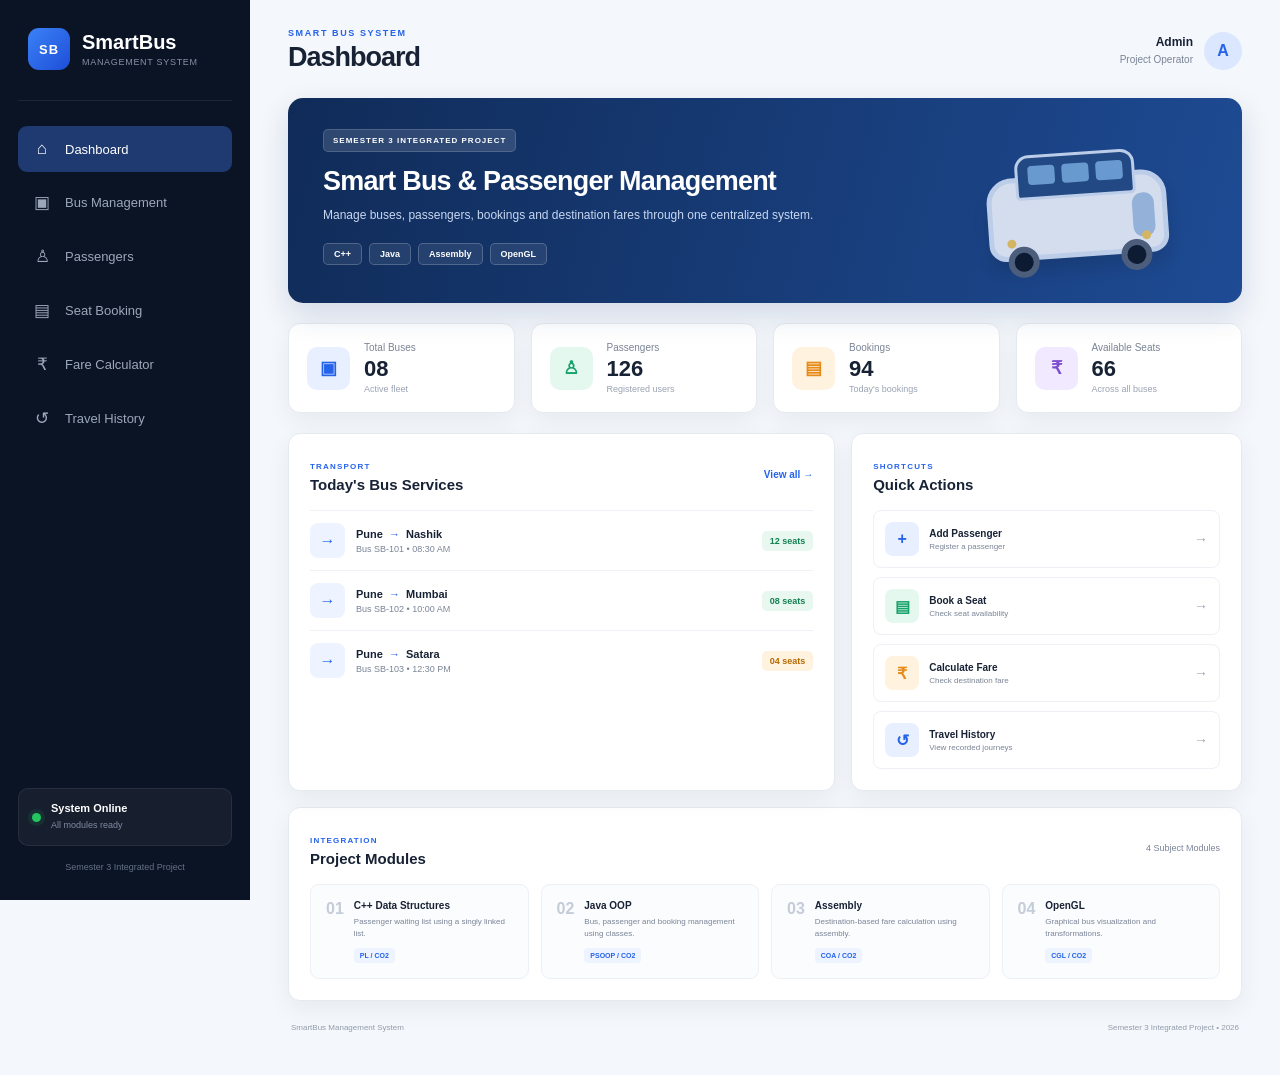
==== CGL_OpenGL/WebApp/index.html @ f1297c26 "Initial SmartBus Management project upload" ====
<!DOCTYPE html>
<html lang="en">
<head>
    <meta charset="UTF-8">
    <meta name="viewport" content="width=device-width, initial-scale=1.0">
    <title>SmartBus | Management System</title>

    <link rel="stylesheet" href="style.css">

    <style>
        /* History page */
        #historySection {
            display: none;
            margin-top: 25px;
        }

        #historySection.visible {
            display: block;
        }

        #dashboardContent.hidden {
            display: none;
        }

        .history-form {
            display: grid;
            grid-template-columns: repeat(2, minmax(0, 1fr));
            gap: 15px;
            margin: 20px 0;
            padding: 20px;
            background: #f8fafc;
            border-radius: 12px;
        }

        .history-form label {
            display: flex;
            flex-direction: column;
            gap: 7px;
            font-size: 14px;
            font-weight: 600;
        }

        .history-form input {
            width: 100%;
            box-sizing: border-box;
            padding: 11px;
            border: 1px solid #cbd5e1;
            border-radius: 7px;
            font: inherit;
            background: white;
        }

        .history-btn {
            padding: 11px 16px;
            background: #2563eb;
            color: white;
            border: none;
            border-radius: 7px;
            cursor: pointer;
            font-weight: 600;
        }

        .history-btn:hover {
            background: #1d4ed8;
        }

        .history-table-wrapper {
            overflow-x: auto;
            margin-top: 20px;
        }

        .history-table {
            width: 100%;
            border-collapse: collapse;
            text-align: left;
        }

        .history-table th,
        .history-table td {
            padding: 13px 10px;
            border-bottom: 1px solid #e2e8f0;
            white-space: nowrap;
        }

        .history-table th {
            background: #f1f5f9;
        }

        .history-message {
            margin: 12px 0;
            color: #15803d;
        }

        .empty-history {
            padding: 25px 10px;
            text-align: center;
            color: #64748b;
        }

        .delete-btn {
            padding: 7px 10px;
            background: #fee2e2;
            color: #b91c1c;
            border: none;
            border-radius: 5px;
            cursor: pointer;
        }

        .clear-btn {
            margin-top: 20px;
            padding: 10px 14px;
            background: #dc2626;
            color: white;
            border: none;
            border-radius: 7px;
            cursor: pointer;
        }

        @media (max-width: 600px) {
            .history-form {
                grid-template-columns: 1fr;
            }
        }
    </style>
</head>

<body>

    <!-- SIDEBAR -->
    <aside class="sidebar">

        <div class="brand">
            <div class="brand-icon">SB</div>
            <div>
                <h2>SmartBus</h2>
                <span>Management System</span>
            </div>
        </div>

        <nav class="navigation">

            <a href="#dashboard" id="dashboardLink"
               class="nav-item active">
                <span class="nav-icon">⌂</span>
                <span>Dashboard</span>
            </a>

            <a href="buses.html" class="nav-item">
                <span class="nav-icon">▣</span>
                <span>Bus Management</span>
            </a>

            <a href="passengers.html" class="nav-item">
                <span class="nav-icon">♙</span>
                <span>Passengers</span>
            </a>

            <a href="booking.html" class="nav-item">
                <span class="nav-icon">▤</span>
                <span>Seat Booking</span>
            </a>

            <a href="fare.html" class="nav-item">
                <span class="nav-icon">₹</span>
                <span>Fare Calculator</span>
            </a>

            <a href="#history" id="historyLink" class="nav-item">
                <span class="nav-icon">↺</span>
                <span>Travel History</span>
            </a>

        </nav>

        <div class="sidebar-footer">
            <div class="system-status">
                <span class="status-dot"></span>
                <div>
                    <strong>System Online</strong>
                    <small>All modules ready</small>
                </div>
            </div>
            <p>Semester 3 Integrated Project</p>
        </div>

    </aside>

    <!-- MAIN CONTENT -->
    <main class="main-content">

        <header class="topbar">
            <div>
                <p class="page-label">SMART BUS SYSTEM</p>
                <h1 id="pageTitle">Dashboard</h1>
            </div>

            <div class="profile">
                <div class="profile-text">
                    <strong>Admin</strong>
                    <span>Project Operator</span>
                </div>
                <div class="avatar">A</div>
            </div>
        </header>

        <!-- ORIGINAL DASHBOARD -->
        <div id="dashboardContent">

            <section class="welcome-banner">
                <div class="welcome-content">
                    <span class="welcome-tag">
                        SEMESTER 3 INTEGRATED PROJECT
                    </span>

                    <h2>Smart Bus &amp; Passenger Management</h2>

                    <p>
                        Manage buses, passengers, bookings and
                        destination fares through one centralized system.
                    </p>

                    <div class="module-tags">
                        <span>C++</span>
                        <span>Java</span>
                        <span>Assembly</span>
                        <span>OpenGL</span>
                    </div>
                </div>

                <div class="bus-illustration">
                    <div class="bus-top">
                        <div class="bus-window"></div>
                        <div class="bus-window"></div>
                        <div class="bus-window"></div>
                    </div>
                    <div class="bus-body">
                        <div class="bus-front"></div>
                        <div class="bus-light left-light"></div>
                        <div class="bus-light right-light"></div>
                    </div>
                    <div class="bus-wheel wheel-left"></div>
                    <div class="bus-wheel wheel-right"></div>
                </div>
            </section>

            <section class="stats-grid">

                <div class="stat-card">
                    <div class="stat-icon blue">▣</div>
                    <div>
                        <span>Total Buses</span>
                        <strong>08</strong>
                        <small>Active fleet</small>
                    </div>
                </div>

                <div class="stat-card">
                    <div class="stat-icon green">♙</div>
                    <div>
                        <span>Passengers</span>
                        <strong>126</strong>
                        <small>Registered users</small>
                    </div>
                </div>

                <div class="stat-card">
                    <div class="stat-icon orange">▤</div>
                    <div>
                        <span>Bookings</span>
                        <strong id="bookingCount">94</strong>
                        <small>Today's bookings</small>
                    </div>
                </div>

                <div class="stat-card">
                    <div class="stat-icon purple">₹</div>
                    <div>
                        <span>Available Seats</span>
                        <strong>66</strong>
                        <small>Across all buses</small>
                    </div>
                </div>

            </section>

            <section class="dashboard-grid">

                <div class="panel services-panel">
                    <div class="panel-header">
                        <div>
                            <span class="section-label">TRANSPORT</span>
                            <h3>Today's Bus Services</h3>
                        </div>
                        <a href="buses.html" class="view-link">View all →</a>
                    </div>

                    <div class="service-list">

                        <div class="service-row">
                            <div class="route-icon">→</div>
                            <div class="route-details">
                                <strong>Pune <span>→</span> Nashik</strong>
                                <small>Bus SB-101 • 08:30 AM</small>
                            </div>
                            <span class="service-status available">12 seats</span>
                        </div>

                        <div class="service-row">
                            <div class="route-icon">→</div>
                            <div class="route-details">
                                <strong>Pune <span>→</span> Mumbai</strong>
                                <small>Bus SB-102 • 10:00 AM</small>
                            </div>
                            <span class="service-status available">08 seats</span>
                        </div>

                        <div class="service-row">
                            <div class="route-icon">→</div>
                            <div class="route-details">
                                <strong>Pune <span>→</span> Satara</strong>
                                <small>Bus SB-103 • 12:30 PM</small>
                            </div>
                            <span class="service-status limited">04 seats</span>
                        </div>

                    </div>
                </div>

                <div class="panel actions-panel">
                    <div class="panel-header">
                        <div>
                            <span class="section-label">SHORTCUTS</span>
                            <h3>Quick Actions</h3>
                        </div>
                    </div>

                    <div class="quick-actions">

                        <a href="passengers.html" class="action-card">
                            <div class="action-icon blue">+</div>
                            <div>
                                <strong>Add Passenger</strong>
                                <small>Register a passenger</small>
                            </div>
                            <span>→</span>
                        </a>

                        <a href="booking.html" class="action-card">
                            <div class="action-icon green">▤</div>
                            <div>
                                <strong>Book a Seat</strong>
                                <small>Check seat availability</small>
                            </div>
                            <span>→</span>
                        </a>

                        <a href="fare.html" class="action-card">
                            <div class="action-icon orange">₹</div>
                            <div>
                                <strong>Calculate Fare</strong>
                                <small>Check destination fare</small>
                            </div>
                            <span>→</span>
                        </a>

                        <a href="#history" class="action-card"
                           id="quickHistory">
                            <div class="action-icon blue">↺</div>
                            <div>
                                <strong>Travel History</strong>
                                <small>View recorded journeys</small>
                            </div>
                            <span>→</span>
                        </a>

                    </div>
                </div>

            </section>

            <section class="panel modules-panel">
                <div class="panel-header">
                    <div>
                        <span class="section-label">INTEGRATION</span>
                        <h3>Project Modules</h3>
                    </div>
                    <span class="module-count">4 Subject Modules</span>
                </div>

                <div class="module-grid">

                    <div class="module-card">
                        <div class="module-number">01</div>
                        <div class="module-content">
                            <h4>C++ Data Structures</h4>
                            <p>Passenger waiting list using a singly linked list.</p>
                            <span class="module-badge">PL / CO2</span>
                        </div>
                    </div>

                    <div class="module-card">
                        <div class="module-number">02</div>
                        <div class="module-content">
                            <h4>Java OOP</h4>
                            <p>Bus, passenger and booking management using classes.</p>
                            <span class="module-badge">PSOOP / CO2</span>
                        </div>
                    </div>

                    <div class="module-card">
                        <div class="module-number">03</div>
                        <div class="module-content">
                            <h4>Assembly</h4>
                            <p>Destination-based fare calculation using assembly.</p>
                            <span class="module-badge">COA / CO2</span>
                        </div>
                    </div>

                    <div class="module-card">
                        <div class="module-number">04</div>
                        <div class="module-content">
                            <h4>OpenGL</h4>
                            <p>Graphical bus visualization and transformations.</p>
                            <span class="module-badge">CGL / CO2</span>
                        </div>
                    </div>

                </div>
            </section>

        </div>

        <!-- TRAVEL HISTORY -->
        <section id="historySection" class="panel">

            <div class="panel-header">
                <div>
                    <span class="section-label">TRAVEL RECORDS</span>
                    <h3>Travel History</h3>
                </div>
                <strong id="journeyCount">0 journeys</strong>
            </div>

            <p>
                Record a journey and view its passenger, route,
                travel date, time and fare below.
            </p>

            <form id="historyForm" class="history-form">

                <label>
                    Passenger Name
                    <input id="passenger" type="text"
                           maxlength="80" required>
                </label>

                <label>
                    Bus Number
                    <input id="busNumber" type="text"
                           placeholder="SB-101" maxlength="30" required>
                </label>

                <label>
                    Source
                    <input id="source" type="text"
                           maxlength="80" required>
                </label>

                <label>
                    Destination
                    <input id="destination" type="text"
                           maxlength="80" required>
                </label>

                <label>
                    Fare (₹)
                    <input id="fare" type="number"
                           min="0" step="0.01" required>
                </label>

                <label>
                    Travel Date and Time
                    <input id="travelDateTime"
                           type="datetime-local" required>
                </label>

                <button type="submit" class="history-btn">
                    + Save Journey
                </button>

            </form>

            <p id="historyMessage" class="history-message"
               role="status" aria-live="polite"></p>

            <div class="history-table-wrapper">
                <table class="history-table">
                    <thead>
                        <tr>
                            <th>Passenger</th>
                            <th>Bus</th>
                            <th>Route</th>
                            <th>Date</th>
                            <th>Time</th>
                            <th>Fare</th>
                            <th>Action</th>
                        </tr>
                    </thead>
                    <tbody id="historyTableBody"></tbody>
                </table>
            </div>

            <p id="emptyHistory" class="empty-history">
                No journeys recorded yet.
            </p>

            <button type="button" id="clearHistory" class="clear-btn">
                Clear All History
            </button>

        </section>

        <footer class="footer">
            <span>SmartBus Management System</span>
            <span>Semester 3 Integrated Project • 2026</span>
        </footer>

    </main>

    <script>
        const STORAGE_KEY = "smartBusTravelHistory";

        const dashboardContent = document.getElementById("dashboardContent");
        const historySection = document.getElementById("historySection");
        const pageTitle = document.getElementById("pageTitle");
        const dashboardLink = document.getElementById("dashboardLink");
        const historyLink = document.getElementById("historyLink");
        const historyForm = document.getElementById("historyForm");
        const historyMessage = document.getElementById("historyMessage");
        const historyTableBody = document.getElementById("historyTableBody");
        const emptyHistory = document.getElementById("emptyHistory");
        const journeyCount = document.getElementById("journeyCount");
        const travelDateTime = document.getElementById("travelDateTime");

        // Set the current date and time as the default.
        function setCurrentDateTime() {
            const now = new Date();
            now.setMinutes(now.getMinutes() - now.getTimezoneOffset());
            travelDateTime.value = now.toISOString().slice(0, 16);
        }

        // Read saved records safely.
        function getHistory() {
            try {
                const records = JSON.parse(
                    localStorage.getItem(STORAGE_KEY) || "[]"
                );

                return Array.isArray(records) ? records : [];
            } catch (error) {
                return [];
            }
        }

        // Save records to browser storage.
        function saveHistory(records) {
            localStorage.setItem(STORAGE_KEY, JSON.stringify(records));
        }

        // Switch between Dashboard and History.
        function showPage(page) {
            const showHistory = page === "history";

            dashboardContent.classList.toggle("hidden", showHistory);
            historySection.classList.toggle("visible", showHistory);

            dashboardLink.classList.toggle("active", !showHistory);
            historyLink.classList.toggle("active", showHistory);

            pageTitle.textContent = showHistory ? "Travel History" : "Dashboard";

            if (showHistory) {
                renderHistory();
            }
        }

        dashboardLink.addEventListener("click", function(event) {
            event.preventDefault();
            history.replaceState(null, "", "#dashboard");
            showPage("dashboard");
        });

        historyLink.addEventListener("click", function(event) {
            event.preventDefault();
            history.replaceState(null, "", "#history");
            showPage("history");
        });

        document.getElementById("quickHistory").addEventListener("click", function(event) {
            event.preventDefault();
            history.replaceState(null, "", "#history");
            showPage("history");
        });

        // Render the saved journeys in the table.
        function renderHistory() {
            const records = getHistory().sort(
                (a, b) => new Date(b.travelDateTime) - new Date(a.travelDateTime)
            );

            historyTableBody.replaceChildren();

            journeyCount.textContent =
                records.length + (records.length === 1 ? " journey" : " journeys");

            emptyHistory.style.display = records.length ? "none" : "block";

            records.forEach(function(record) {
                const row = document.createElement("tr");

                function addCell(value) {
                    const cell = document.createElement("td");
                    cell.textContent = value;
                    row.appendChild(cell);
                }

                const date = new Date(record.travelDateTime);

                addCell(record.passenger);
                addCell(record.busNumber);
                addCell(record.source + " → " + record.destination);

                addCell(Number.isNaN(date.getTime())
                    ? "Invalid date"
                    : date.toLocaleDateString("en-IN"));

                addCell(Number.isNaN(date.getTime())
                    ? "Invalid time"
                    : date.toLocaleTimeString("en-IN", {
                        hour: "2-digit",
                        minute: "2-digit"
                    }));

                addCell("₹" + Number(record.fare).toFixed(2));

                const actionCell = document.createElement("td");
                const deleteButton = document.createElement("button");

                deleteButton.type = "button";
                deleteButton.textContent = "Delete";
                deleteButton.className = "delete-btn";
                deleteButton.setAttribute("aria-label", "Delete journey");

                deleteButton.addEventListener("click", function() {
                    const updatedRecords = getHistory().filter(
                        item => item.id !== record.id
                    );

                    saveHistory(updatedRecords);
                    renderHistory();
                    historyMessage.textContent = "Journey deleted.";
                });

                actionCell.appendChild(deleteButton);
                row.appendChild(actionCell);
                historyTableBody.appendChild(row);
            });
        }

        // Record a new journey.
        historyForm.addEventListener("submit", function(event) {
            event.preventDefault();

            const passenger = document.getElementById("passenger").value.trim();
            const busNumber = document.getElementById("busNumber").value.trim();
            const source = document.getElementById("source").value.trim();
            const destination = document.getElementById("destination").value.trim();
            const fareValue = document.getElementById("fare").value;
            const dateValue = travelDateTime.value;
            const fare = Number(fareValue);

            if (!passenger || !busNumber || !source || !destination ||
                !dateValue || fareValue === "" || !Number.isFinite(fare) ||
                fare < 0 || !Number.isFinite(new Date(dateValue).getTime())) {
                historyMessage.textContent = "Please enter valid journey details.";
                return;
            }

            const records = getHistory();

            records.push({
                id: (crypto.randomUUID
                    ? crypto.randomUUID()
                    : Date.now().toString() + Math.random().toString(16).slice(2)),
                passenger: passenger,
                busNumber: busNumber,
                source: source,
                destination: destination,
                fare: fare,
                travelDateTime: new Date(dateValue).toISOString()
            });

            try {
                saveHistory(records);
                historyForm.reset();
                setCurrentDateTime();
                renderHistory();
                historyMessage.textContent = "Journey saved successfully!";
            } catch (error) {
                historyMessage.textContent =
                    "Could not save the journey. Browser storage may be full or disabled.";
            }
        });

        // Clear all journey records after confirmation.
        document.getElementById("clearHistory").addEventListener("click", function() {
            if (confirm("Are you sure you want to delete all travel history?")) {
                try {
                    localStorage.removeItem(STORAGE_KEY);
                    renderHistory();
                    historyMessage.textContent = "All travel history cleared.";
                } catch (error) {
                    historyMessage.textContent = "Could not clear travel history.";
                }
            }
        });

        // Initialize the page.
        setCurrentDateTime();
        showPage(location.hash === "#history" ? "history" : "dashboard");
    </script>

</body>
</html>
---- CGL_OpenGL/WebApp/style.css ----
* {
    margin: 0;
    padding: 0;
    box-sizing: border-box;
}

:root {
    --background: #f4f7fb;
    --white: #ffffff;
    --sidebar: #0b1424;
    --sidebar-light: #17243a;
    --text: #182235;
    --muted: #7a8496;
    --border: #e5eaf1;

    --blue: #2563eb;
    --green: #16a36a;
    --orange: #e68a18;
    --purple: #7c4dce;
}

body {
    font-family: Arial, Helvetica, sans-serif;
    background: var(--background);
    color: var(--text);
    min-height: 100vh;
}


/* =====================================================
   SIDEBAR
   ===================================================== */

.sidebar {
    position: fixed;
    left: 0;
    top: 0;

    width: 250px;
    height: 100vh;

    background: var(--sidebar);
    color: white;

    padding: 28px 18px;

    display: flex;
    flex-direction: column;
}


/* BRAND */

.brand {
    display: flex;
    align-items: center;
    gap: 12px;

    padding: 0 10px 30px;

    border-bottom: 1px solid rgba(255,255,255,0.08);
}

.brand-icon {
    width: 42px;
    height: 42px;

    border-radius: 11px;

    background: linear-gradient(
        135deg,
        #3b82f6,
        #1d4ed8
    );

    display: flex;
    align-items: center;
    justify-content: center;

    font-size: 13px;
    font-weight: bold;

    letter-spacing: 1px;
}

.brand h2 {
    font-size: 20px;
}

.brand span {
    display: block;

    margin-top: 3px;

    color: #8793a7;

    font-size: 9px;

    text-transform: uppercase;

    letter-spacing: 0.7px;
}


/* NAVIGATION */

.navigation {
    padding-top: 25px;
}

.nav-item {
    display: flex;
    align-items: center;

    gap: 13px;

    color: #9ca8ba;

    text-decoration: none;

    padding: 13px 14px;

    margin-bottom: 7px;

    border-radius: 9px;

    font-size: 13px;

    transition: 0.2s;
}

.nav-item:hover {
    color: white;

    background: var(--sidebar-light);
}

.nav-item.active {
    background: #1e3a70;

    color: white;
}

.nav-icon {
    width: 20px;

    text-align: center;

    font-size: 17px;
}


/* SIDEBAR FOOTER */

.sidebar-footer {
    margin-top: auto;
}

.system-status {
    background: rgba(255,255,255,0.05);

    border: 1px solid rgba(255,255,255,0.07);

    border-radius: 10px;

    padding: 13px;

    display: flex;

    gap: 10px;

    align-items: center;
}

.status-dot {
    width: 9px;
    height: 9px;

    background: #22c55e;

    border-radius: 50%;

    box-shadow:
        0 0 0 4px rgba(34,197,94,0.1);
}

.system-status strong {
    display: block;

    font-size: 11px;
}

.system-status small {
    color: #7f8ba0;

    font-size: 9px;
}

.sidebar-footer > p {
    color: #657186;

    font-size: 9px;

    text-align: center;

    margin-top: 16px;
}


/* =====================================================
   MAIN CONTENT
   ===================================================== */

.main-content {
    margin-left: 250px;

    padding: 28px 38px;

    max-width: 1600px;
}


/* =====================================================
   TOP BAR
   ===================================================== */

.topbar {
    display: flex;

    align-items: center;

    justify-content: space-between;

    margin-bottom: 25px;
}

.page-label {
    color: var(--blue);

    font-size: 9px;

    font-weight: bold;

    letter-spacing: 1.6px;

    margin-bottom: 4px;
}

.topbar h1 {
    font-size: 27px;

    letter-spacing: -1px;
}

.profile {
    display: flex;

    align-items: center;

    gap: 11px;
}

.profile-text {
    text-align: right;
}

.profile-text strong {
    display: block;

    font-size: 12px;
}

.profile-text span {
    color: var(--muted);

    font-size: 10px;
}

.avatar {
    width: 38px;
    height: 38px;

    border-radius: 50%;

    background: #dbe7ff;

    color: var(--blue);

    display: flex;

    align-items: center;
    justify-content: center;

    font-weight: bold;
}


/* =====================================================
   WELCOME BANNER
   ===================================================== */

.welcome-banner {
    position: relative;

    min-height: 205px;

    background:
        linear-gradient(
            105deg,
            #102b58,
            #1e4b94
        );

    border-radius: 15px;

    padding: 31px 35px;

    overflow: hidden;

    color: white;

    box-shadow:
        0 12px 30px rgba(19,56,112,0.15);
}

.welcome-content {
    position: relative;

    z-index: 2;

    max-width: 650px;
}

.welcome-tag {
    display: inline-block;

    background: rgba(255,255,255,0.13);

    border: 1px solid rgba(255,255,255,0.15);

    padding: 6px 9px;

    border-radius: 5px;

    font-size: 8px;

    font-weight: bold;

    letter-spacing: 1px;
}

.welcome-banner h2 {
    font-size: 27px;

    margin: 14px 0 8px;

    letter-spacing: -0.8px;
}

.welcome-banner p {
    color: #c8d8f1;

    font-size: 12px;

    line-height: 1.7;

    max-width: 550px;
}

.module-tags {
    display: flex;

    gap: 7px;

    margin-top: 18px;
}

.module-tags span {
    border: 1px solid rgba(255,255,255,0.2);

    background: rgba(255,255,255,0.08);

    padding: 5px 10px;

    border-radius: 5px;

    font-size: 9px;

    font-weight: bold;
}


/* =====================================================
   BUS ILLUSTRATION
   ===================================================== */

.bus-illustration {
    position: absolute;

    right: 55px;

    top: 34px;

    width: 220px;

    height: 150px;

    opacity: 0.85;

    transform: rotate(-4deg);
}

.bus-body {
    position: absolute;

    left: 20px;

    top: 42px;

    width: 180px;

    height: 83px;

    border-radius: 25px 25px 17px 17px;

    background: #f5f8ff;

    border: 5px solid #d9e6fb;

    box-shadow:
        0 12px 18px rgba(0,0,0,0.15);
}

.bus-top {
    position: absolute;

    left: 50px;

    top: 20px;

    width: 120px;

    height: 45px;

    border-radius: 14px 14px 5px 5px;

    background: #244b83;

    border: 3px solid #d9e6fb;

    z-index: 2;

    display: flex;

    justify-content: center;

    gap: 7px;

    padding-top: 8px;
}

.bus-window {
    width: 27px;

    height: 19px;

    border-radius: 4px;

    background: #76a9dc;
}

.bus-front {
    position: absolute;

    right: 8px;

    top: 18px;

    width: 22px;

    height: 44px;

    border-radius: 10px;

    background: #a9c5e7;
}

.bus-light {
    position: absolute;

    width: 9px;

    height: 9px;

    border-radius: 50%;

    background: #f4c95d;

    bottom: 8px;
}

.left-light {
    left: 13px;
}

.right-light {
    right: 13px;
}

.bus-wheel {
    position: absolute;

    width: 31px;

    height: 31px;

    border-radius: 50%;

    background: #0b1424;

    border: 6px solid #55637a;

    bottom: 8px;

    z-index: 4;
}

.wheel-left {
    left: 38px;
}

.wheel-right {
    right: 38px;
}


/* =====================================================
   STATISTICS
   ===================================================== */

.stats-grid {
    display: grid;

    grid-template-columns:
        repeat(4, 1fr);

    gap: 16px;

    margin: 20px 0;
}

.stat-card {
    background: white;

    border: 1px solid var(--border);

    border-radius: 12px;

    padding: 18px;

    display: flex;

    align-items: center;

    gap: 14px;

    box-shadow:
        0 8px 25px rgba(25,42,70,0.06);
}

.stat-icon {
    width: 43px;
    height: 43px;

    border-radius: 10px;

    display: flex;

    align-items: center;
    justify-content: center;

    font-size: 18px;

    font-weight: bold;
}

.stat-icon.blue {
    background: #e8f0ff;

    color: #2563eb;
}

.stat-icon.green {
    background: #e5f8ef;

    color: #16a36a;
}

.stat-icon.orange {
    background: #fff2df;

    color: #e68a18;
}

.stat-icon.purple {
    background: #f0e9ff;

    color: #7c4dce;
}

.stat-card span {
    display: block;

    color: var(--muted);

    font-size: 10px;

    margin-bottom: 3px;
}

.stat-card strong {
    font-size: 22px;

    display: block;
}

.stat-card small {
    display: block;

    color: #9aa3b2;

    font-size: 9px;

    margin-top: 2px;
}


/* =====================================================
   PANELS
   ===================================================== */

.dashboard-grid {
    display: grid;

    grid-template-columns:
        1.4fr 1fr;

    gap: 16px;

    margin-bottom: 16px;
}

.panel {
    background: white;

    border: 1px solid var(--border);

    border-radius: 12px;

    padding: 21px;

    box-shadow:
        0 8px 25px rgba(25,42,70,0.06);
}

.panel-header {
    display: flex;

    justify-content: space-between;

    align-items: center;

    margin-bottom: 17px;
}

.section-label {
    color: var(--blue);

    font-size: 8px;

    font-weight: bold;

    letter-spacing: 1.2px;
}

.panel h3 {
    font-size: 15px;

    margin-top: 3px;
}

.view-link {
    color: var(--blue);

    font-size: 10px;

    text-decoration: none;

    font-weight: bold;
}


/* =====================================================
   BUS SERVICES
   ===================================================== */

.service-list {
    display: flex;

    flex-direction: column;
}

.service-row {
    display: flex;

    align-items: center;

    padding: 12px 0;

    border-top: 1px solid #eef1f5;
}

.route-icon {
    width: 35px;

    height: 35px;

    border-radius: 8px;

    background: #edf3ff;

    color: var(--blue);

    display: flex;

    align-items: center;
    justify-content: center;

    font-weight: bold;

    margin-right: 11px;
}

.route-details {
    flex: 1;
}

.route-details strong {
    display: block;

    font-size: 11px;
}

.route-details strong span {
    color: var(--blue);

    padding: 0 3px;
}

.route-details small {
    color: var(--muted);

    font-size: 9px;

    margin-top: 4px;

    display: block;
}

.service-status {
    font-size: 9px;

    padding: 5px 8px;

    border-radius: 5px;

    font-weight: bold;
}

.service-status.available {
    background: #e8f8f0;

    color: #138052;
}

.service-status.limited {
    background: #fff3df;

    color: #b66a00;
}


/* =====================================================
   QUICK ACTIONS
   ===================================================== */

.quick-actions {
    display: flex;

    flex-direction: column;

    gap: 9px;
}

.action-card {
    display: flex;

    align-items: center;

    gap: 10px;

    padding: 11px;

    border: 1px solid #edf0f4;

    border-radius: 8px;

    text-decoration: none;

    color: var(--text);

    transition: 0.2s;
}

.action-card:hover {
    border-color: #cbd8ef;

    transform: translateX(2px);
}

.action-icon {
    width: 34px;

    height: 34px;

    border-radius: 8px;

    display: flex;

    align-items: center;
    justify-content: center;

    font-weight: bold;
}

.action-icon.blue {
    background: #e8f0ff;

    color: #2563eb;
}

.action-icon.green {
    background: #e5f8ef;

    color: #16a36a;
}

.action-icon.orange {
    background: #fff2df;

    color: #e68a18;
}

.action-card div:nth-child(2) {
    flex: 1;
}

.action-card strong {
    display: block;

    font-size: 10px;
}

.action-card small {
    display: block;

    color: var(--muted);

    font-size: 8px;

    margin-top: 3px;
}

.action-card > span {
    color: #9ba5b5;

    font-size: 14px;
}


/* =====================================================
   PROJECT MODULES
   ===================================================== */

.modules-panel {
    margin-bottom: 16px;
}

.module-count {
    color: var(--muted);

    font-size: 9px;
}

.module-grid {
    display: grid;

    grid-template-columns:
        repeat(4, 1fr);

    gap: 12px;
}

.module-card {
    display: flex;

    gap: 10px;

    padding: 15px;

    border: 1px solid #edf0f4;

    border-radius: 9px;

    background: #fbfcfe;
}

.module-number {
    color: #c4ccd8;

    font-size: 16px;

    font-weight: bold;
}

.module-content {
    flex: 1;
}

.module-content h4 {
    font-size: 10px;

    margin-bottom: 5px;
}

.module-content p {
    color: var(--muted);

    font-size: 8px;

    line-height: 1.5;

    min-height: 25px;
}

.module-badge {
    display: inline-block;

    color: var(--blue);

    background: #edf3ff;

    border-radius: 4px;

    padding: 4px 6px;

    font-size: 7px;

    font-weight: bold;

    margin-top: 7px;
}


/* =====================================================
   FOOTER
   ===================================================== */

.footer {
    display: flex;

    justify-content: space-between;

    color: #929baa;

    font-size: 8px;

    padding: 6px 3px 15px;
}


/* =====================================================
   RESPONSIVE DESIGN
   ===================================================== */

@media (max-width: 1100px) {

    .sidebar {
        width: 215px;
    }

    .main-content {
        margin-left: 215px;

        padding: 25px;
    }

    .stats-grid {
        grid-template-columns:
            repeat(2, 1fr);
    }

    .module-grid {
        grid-template-columns:
            repeat(2, 1fr);
    }

    .bus-illustration {
        right: 20px;

        opacity: 0.35;
    }
}


@media (max-width: 800px) {

    .sidebar {
        position: relative;

        width: 100%;

        height: auto;
    }

    .navigation {
        display: flex;

        flex-wrap: wrap;

        gap: 5px;
    }

    .nav-item {
        margin-bottom: 0;
    }

    .sidebar-footer {
        margin-top: 20px;
    }

    .main-content {
        margin-left: 0;

        padding: 20px;
    }

    .dashboard-grid {
        grid-template-columns: 1fr;
    }

    .module-grid {
        grid-template-columns: 1fr;
    }

    .bus-illustration {
        display: none;
    }
}


@media (max-width: 520px) {

    .stats-grid {
        grid-template-columns: 1fr;
    }

    .topbar {
        align-items: flex-start;
    }

    .profile-text {
        display: none;
    }

    .welcome-banner {
        padding: 25px;
    }

    .welcome-banner h2 {
        font-size: 22px;
    }

    .footer {
        flex-direction: column;

        gap: 5px;
    }
}
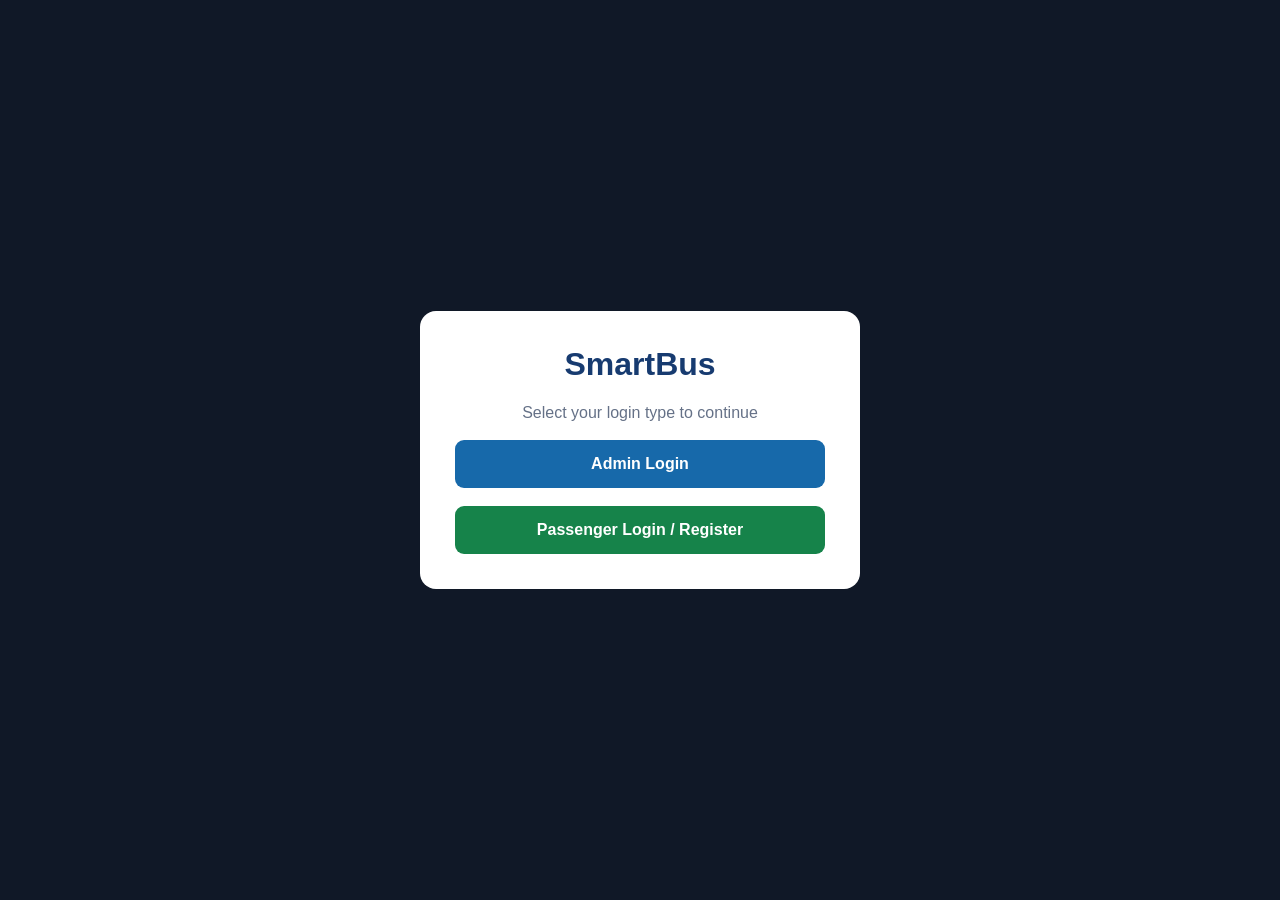
==== commit 2c7604dc: "Update SmartBus project and TripX dashboard" ====
--- a/CGL_OpenGL/WebApp/index.html
+++ b/CGL_OpenGL/WebApp/index.html
@@ -1,10 +1,10 @@
-
+﻿
 <!DOCTYPE html>
 <html lang="en">
 <head>
     <meta charset="UTF-8">
     <meta name="viewport" content="width=device-width, initial-scale=1.0">
-    <title>SmartBus | Management System</title>
+    <title>TripX | Bus Travel</title>
 
     <link rel="stylesheet" href="style.css">
 
@@ -133,7 +133,7 @@
         <div class="brand">
             <div class="brand-icon">SB</div>
             <div>
-                <h2>SmartBus</h2>
+                <h2>TripX</h2>
                 <span>Management System</span>
             </div>
         </div>
@@ -142,36 +142,36 @@
 
             <a href="#dashboard" id="dashboardLink"
                class="nav-item active">
-                <span class="nav-icon">⌂</span>
+                <span class="nav-icon">&#8962;</span>
                 <span>Dashboard</span>
             </a>
 
             <a href="buses.html" class="nav-item">
-                <span class="nav-icon">▣</span>
+                <span class="nav-icon">&#128652;</span>
                 <span>Bus Management</span>
             </a>
 
             <a href="passengers.html" class="nav-item">
-                <span class="nav-icon">♙</span>
+                <span class="nav-icon">&#128101;</span>
                 <span>Passengers</span>
             </a>
 
             <a href="booking.html" class="nav-item">
-                <span class="nav-icon">▤</span>
+                <span class="nav-icon">&#127915;</span>
                 <span>Seat Booking</span>
             </a>
 
             <a href="fare.html" class="nav-item">
-                <span class="nav-icon">₹</span>
+                <span class="nav-icon">&#8377;</span>
                 <span>Fare Calculator</span>
             </a>
 
             <a href="#history" id="historyLink" class="nav-item">
-                <span class="nav-icon">↺</span>
+                <span class="nav-icon">&#8635;</span>
                 <span>Travel History</span>
             </a>
-
-        </nav>
+    <a href="#coa4" id="coa4Link" class="nav-item"><span class="nav-icon">CPU</span><span>COA</span></a>
+</nav>
 
         <div class="sidebar-footer">
             <div class="system-status">
@@ -190,19 +190,17 @@
     <main class="main-content">
 
         <header class="topbar">
-            <div>
-                <p class="page-label">SMART BUS SYSTEM</p>
-                <h1 id="pageTitle">Dashboard</h1>
-            </div>
-
-            <div class="profile">
-                <div class="profile-text">
-                    <strong>Admin</strong>
-                    <span>Project Operator</span>
-                </div>
-                <div class="avatar">A</div>
-            </div>
-        </header>
+    <div class="tripx-main-brand">
+        <h1 class="tripx-main-logo">TripX</h1>
+        <p class="tripx-dashboard-label" id="pageTitle">Dashboard</p>
+    </div>
+
+    <div class="tripx-partner">
+        <span class="tripx-partner-label">TRAVEL PARTNER</span>
+        <strong>Khandesh Express</strong>
+        <small>Powered by TripX</small>
+    </div>
+</header>
 
         <!-- ORIGINAL DASHBOARD -->
         <div id="dashboardContent">
@@ -213,7 +211,7 @@
                         SEMESTER 3 INTEGRATED PROJECT
                     </span>
 
-                    <h2>Smart Bus &amp; Passenger Management</h2>
+                    <h2>Your Journey, Your Way</h2>
 
                     <p>
                         Manage buses, passengers, bookings and
@@ -244,10 +242,133 @@
                 </div>
             </section>
 
+                        <section class="tripx-search-panel">
+                <div class="tripx-search-heading">
+                    <div>
+                        <span class="tripx-eyebrow">TRAVEL MADE SIMPLE</span>
+                        <h2>Where would you like to go?</h2>
+                        <p>Explore routes, compare bus types and plan your next journey.</p>
+                    </div>
+                    <div class="tripx-rating-summary">
+                        <strong>4.5 <span>★</span></strong>
+                        <small>Sample passenger rating</small>
+                    </div>
+                </div>
+
+                <div class="tripx-search-fields">
+                    <label>
+                        <span>FROM</span>
+                        <select id="tripxFrom">
+                            <option value="Pune">Pune</option>
+                            <option value="Bhusawal">Bhusawal</option>
+                            <option value="Jalgaon">Jalgaon</option>
+                            <option value="Dhule">Dhule</option>
+                            <option value="Mumbai">Mumbai</option>
+                            <option value="Chhatrapati Sambhajinagar">Chhatrapati Sambhajinagar</option>
+                            <option value="Solapur">Solapur</option>
+                            <option value="Nashik">Nashik</option>
+                        </select>
+                    </label>
+
+                    <div class="tripx-route-arrow">→</div>
+
+                    <label>
+                        <span>TO</span>
+                        <select id="tripxTo">
+                            <option value="Jalgaon">Jalgaon</option>
+                            <option value="Bhusawal">Bhusawal</option>
+                            <option value="Dhule">Dhule</option>
+                            <option value="Mumbai">Mumbai</option>
+                            <option value="Chhatrapati Sambhajinagar">Chhatrapati Sambhajinagar</option>
+                            <option value="Solapur">Solapur</option>
+                            <option value="Nashik">Nashik</option>
+                            <option value="Pune">Pune</option>
+                        </select>
+                    </label>
+
+                    <label>
+                        <span>JOURNEY DATE</span>
+                        <input id="tripxDate" type="date">
+                    </label>
+
+                    <button type="button" id="tripxSearchBtn">Search Buses →</button>
+                </div>
+
+                <div class="tripx-type-area">
+                    <div class="tripx-type-heading">
+                        <div>
+                            <span class="tripx-eyebrow">CHOOSE YOUR COMFORT</span>
+                            <h3>Bus type &amp; extra charges</h3>
+                        </div>
+                        <span class="tripx-demo-note">Sample pricing</span>
+                    </div>
+
+                    <div class="tripx-type-grid">
+                        <button type="button" class="tripx-type-card selected" data-type="nonac-seater">
+                            <span class="tripx-type-icon">🚌</span>
+                            <strong>Non-AC Seater</strong>
+                            <b>+₹0</b>
+                            <small>Base fare only</small>
+                        </button>
+                        <button type="button" class="tripx-type-card" data-type="ac-seater">
+                            <span class="tripx-type-icon">❄</span>
+                            <strong>AC Seater</strong>
+                            <b>+₹150</b>
+                            <small>Air-conditioned</small>
+                        </button>
+                        <button type="button" class="tripx-type-card" data-type="nonac-sleeper">
+                            <span class="tripx-type-icon">🛏</span>
+                            <strong>Non-AC Sleeper</strong>
+                            <b>+₹200</b>
+                            <small>Sleeping berth</small>
+                        </button>
+                        <button type="button" class="tripx-type-card" data-type="ac-sleeper">
+                            <span class="tripx-type-icon">🌙</span>
+                            <strong>AC Sleeper</strong>
+                            <b>+₹300</b>
+                            <small>AC sleeping berth</small>
+                        </button>
+                    </div>
+
+                    <div class="tripx-fare-result">
+                        <div>
+                            <span>ESTIMATED FARE</span>
+                            <strong id="tripxEstimatedFare">₹500</strong>
+                            <small id="tripxFareBreakdown">Base fare ₹500 + extra ₹0</small>
+                        </div>
+                        <div class="tripx-rating">
+                            <strong>★ 4.5/5</strong>
+                            <small>Illustrative demo rating</small>
+                        </div>
+                    </div>
+                </div>
+            </section>
+
+                <div id="tripxSearchResults" class="tripx-search-results" style="display:none;">
+                    <h3 id="tripxResultsHeading">Available Buses</h3>
+                    <p id="tripxResultsSummary"></p>
+                    <div id="tripxResultsList" class="tripx-results-list"></div>
+                </div>
+            <section class="tripx-route-strip">
+                <div>
+                    <span class="tripx-eyebrow">EXPLORE TRIPX</span>
+                    <h3>Popular Routes</h3>
+                </div>
+                <div class="tripx-route-chips">
+                    <span>Pune – Bhusawal</span>
+                    <span>Pune – Jalgaon</span>
+                    <span>Pune – Dhule</span>
+                    <span>Pune – Mumbai</span>
+                    <span>Pune – Chhatrapati Sambhajinagar</span>
+                    <span>Pune – Solapur</span>
+                    <span>Pune – Nashik</span>
+                </div>
+                <p class="tripx-demo-note">Routes, fares, ratings and schedules shown here are sample project data.</p>
+            </section>
             <section class="stats-grid">
 
                 <div class="stat-card">
-                    <div class="stat-icon blue">▣</div>
+                    <div class="stat-icon blue">&#128652;</div>
                     <div>
                         <span>Total Buses</span>
                         <strong>08</strong>
@@ -256,7 +377,7 @@
                 </div>
 
                 <div class="stat-card">
-                    <div class="stat-icon green">♙</div>
+                    <div class="stat-icon green">&#128101;</div>
                     <div>
                         <span>Passengers</span>
                         <strong>126</strong>
@@ -265,7 +386,7 @@
                 </div>
 
                 <div class="stat-card">
-                    <div class="stat-icon orange">▤</div>
+                    <div class="stat-icon orange">&#127915;</div>
                     <div>
                         <span>Bookings</span>
                         <strong id="bookingCount">94</strong>
@@ -274,7 +395,7 @@
                 </div>
 
                 <div class="stat-card">
-                    <div class="stat-icon purple">₹</div>
+                    <div class="stat-icon purple">&#8377;</div>
                     <div>
                         <span>Available Seats</span>
                         <strong>66</strong>
@@ -292,34 +413,34 @@
                             <span class="section-label">TRANSPORT</span>
                             <h3>Today's Bus Services</h3>
                         </div>
-                        <a href="buses.html" class="view-link">View all →</a>
+                        <a href="buses.html" class="view-link">View all &rarr;</a>
                     </div>
 
                     <div class="service-list">
 
                         <div class="service-row">
-                            <div class="route-icon">→</div>
+                            <div class="route-icon">&rarr;</div>
                             <div class="route-details">
-                                <strong>Pune <span>→</span> Nashik</strong>
-                                <small>Bus SB-101 • 08:30 AM</small>
+                                <strong>Pune <span>&rarr;</span> Nashik</strong>
+                                <small>Bus SB-101 &bull; 08:30 AM</small>
                             </div>
                             <span class="service-status available">12 seats</span>
                         </div>
 
                         <div class="service-row">
-                            <div class="route-icon">→</div>
+                            <div class="route-icon">&rarr;</div>
                             <div class="route-details">
-                                <strong>Pune <span>→</span> Mumbai</strong>
-                                <small>Bus SB-102 • 10:00 AM</small>
+                                <strong>Pune <span>&rarr;</span> Mumbai</strong>
+                                <small>Bus SB-102 &bull; 10:00 AM</small>
                             </div>
                             <span class="service-status available">08 seats</span>
                         </div>
 
                         <div class="service-row">
-                            <div class="route-icon">→</div>
+                            <div class="route-icon">&rarr;</div>
                             <div class="route-details">
-                                <strong>Pune <span>→</span> Satara</strong>
-                                <small>Bus SB-103 • 12:30 PM</small>
+                                <strong>Pune <span>&rarr;</span> Satara</strong>
+                                <small>Bus SB-103 &bull; 12:30 PM</small>
                             </div>
                             <span class="service-status limited">04 seats</span>
                         </div>
@@ -338,40 +459,40 @@
                     <div class="quick-actions">
 
                         <a href="passengers.html" class="action-card">
-                            <div class="action-icon blue">+</div>
+                            <div class="action-icon blue">&#8635;</div>
                             <div>
                                 <strong>Add Passenger</strong>
                                 <small>Register a passenger</small>
                             </div>
-                            <span>→</span>
+                            <span>&rarr;</span>
                         </a>
 
                         <a href="booking.html" class="action-card">
-                            <div class="action-icon green">▤</div>
+                            <div class="action-icon green">&#127915;</div>
                             <div>
                                 <strong>Book a Seat</strong>
                                 <small>Check seat availability</small>
                             </div>
-                            <span>→</span>
+                            <span>&rarr;</span>
                         </a>
 
                         <a href="fare.html" class="action-card">
-                            <div class="action-icon orange">₹</div>
+                            <div class="action-icon orange">&#8377;</div>
                             <div>
                                 <strong>Calculate Fare</strong>
                                 <small>Check destination fare</small>
                             </div>
-                            <span>→</span>
+                            <span>&rarr;</span>
                         </a>
 
                         <a href="#history" class="action-card"
                            id="quickHistory">
-                            <div class="action-icon blue">↺</div>
+                            <div class="action-icon blue">&#8635;</div>
                             <div>
                                 <strong>Travel History</strong>
                                 <small>View recorded journeys</small>
                             </div>
-                            <span>→</span>
+                            <span>&rarr;</span>
                         </a>
 
                     </div>
@@ -474,7 +595,7 @@
                 </label>
 
                 <label>
-                    Fare (₹)
+                    Fare (&#8377;)
                     <input id="fare" type="number"
                            min="0" step="0.01" required>
                 </label>
@@ -521,215 +642,351 @@
 
         </section>
 
+        <!-- DATA STRUCTURES -->
+        <section id="dsSection" class="panel" style="display:none;">
+
+            <div class="panel-header">
+                <div>
+                    <span class="section-label">DS PRACTICALS</span>
+                    <h3>Data Structures</h3>
+                </div>
+            </div>
+
+            <p>Perform Stack, Queue, Hashing and Sorting operations.</p>
+
+            <div class="ds-grid">
+
+                <div class="ds-card">
+                    <h3>Stack (LIFO)</h3>
+                    <input id="stackValue" type="text" placeholder="Enter value">
+                    <div class="ds-buttons">
+                        <button onclick="runDS('stack','push')">Push</button>
+                        <button onclick="runDS('stack','pop')">Pop</button>
+                        <button onclick="runDS('stack','peek')">Peek</button>
+                        <button onclick="runDS('stack','display')">Display</button>
+                        <button onclick="runDS('stack','reset')">Reset</button>
+                    </div>
+                    <p id="stackOutput" class="ds-output">Stack is empty.</p>
+                </div>
+
+                <div class="ds-card">
+                    <h3>Queue (FIFO)</h3>
+                    <input id="queueValue" type="text" placeholder="Enter value">
+                    <div class="ds-buttons">
+                        <button onclick="runDS('queue','enqueue')">Enqueue</button>
+                        <button onclick="runDS('queue','dequeue')">Dequeue</button>
+                        <button onclick="runDS('queue','peek')">Peek</button>
+                        <button onclick="runDS('queue','display')">Display</button>
+                        <button onclick="runDS('queue','reset')">Reset</button>
+                    </div>
+                    <p id="queueOutput" class="ds-output">Queue is empty.</p>
+                </div>
+
+                <div class="ds-card">
+                    <h3>Hashing (Linear Probing)</h3>
+                    <input id="hashValue" type="text" placeholder="Enter value">
+                    <div class="ds-buttons">
+                        <button onclick="runDS('hash','insert')">Insert</button>
+                        <button onclick="runDS('hash','search')">Search</button>
+                        <button onclick="runDS('hash','display')">Display</button>
+                        <button onclick="runDS('hash','reset')">Reset</button>
+                    </div>
+                    <p id="hashOutput" class="ds-output">Hash table is empty.</p>
+                </div>
+
+                <div class="ds-card">
+                    <h3>Sorting Algorithms</h3>
+                    <input id="sortValues" type="text" placeholder="Example: 45,12,8,30">
+                    <select id="sortAlgorithm">
+                        <option value="bubble">Bubble Sort</option>
+                        <option value="selection">Selection Sort</option>
+                        <option value="insertion">Insertion Sort</option>
+                    </select>
+                    <div class="ds-buttons">
+                        <button onclick="runDS('sort','sort')">Sort</button>
+                    </div>
+                    <p id="sortOutput" class="ds-output">Enter numbers to sort.</p>
+                </div>
+
+            </div>
+        </section>
+
+        <style>
+            .ds-grid {
+                display: grid;
+                grid-template-columns: repeat(auto-fit, minmax(250px, 1fr));
+                gap: 20px;
+                margin-top: 20px;
+            }
+            .ds-card {
+                background: var(--card-bg, #ffffff);
+                border: 1px solid #dddddd;
+                border-radius: 12px;
+                padding: 18px;
+            }
+            .ds-card input, .ds-card select {
+                width: 100%;
+                padding: 10px;
+                margin: 10px 0;
+                box-sizing: border-box;
+            }
+            .ds-buttons {
+                display: flex;
+                flex-wrap: wrap;
+                gap: 8px;
+            }
+            .ds-buttons button {
+                padding: 8px 12px;
+                cursor: pointer;
+            }
+            .ds-output {
+                margin-top: 14px;
+                padding: 10px;
+                background: #f1f5f9;
+                color: #172033;
+                border-radius: 8px;
+                overflow-wrap: anywhere;
+            }
+        </style>
+
+        
+        <section id="coa4Section" class="panel" style="display:none; padding:20px;">
+            <h2>COA CO4 - Control Unit & Instruction Pipelining</h2>
+            <p>Explore instruction execution and five-stage pipelining.</p>
+
+            <div class="panel" style="padding:15px; margin:15px 0;">
+                <h3>1. Control Unit Simulation</h3>
+                <label>Select Instruction:</label>
+                <select id="coa4Instruction">
+                    <option>LOAD R1, 100</option>
+                    <option>ADD R1, R2</option>
+                    <option>SUB R1, R2</option>
+                    <option>MUL R3, R1, R2</option>
+                    <option>STORE R3, FARE</option>
+                </select>
+                <button type="button" onclick="runCOA4Control()">Execute Instruction</button>
+                <p id="coa4ControlOutput">Select an instruction and execute.</p>
+            </div>
+
+            <div class="panel" style="padding:15px; margin:15px 0;">
+                <h3>2. Five-Stage Instruction Pipeline</h3>
+                <p>IF = Instruction Fetch | ID = Instruction Decode</p>
+                <p>EX = Execute | MEM = Memory | WB = Write Back</p>
+                <h3>Clock Cycle: <span id="coa4Cycle">0</span></h3>
+                <button type="button" onclick="startCOA4Pipeline()">Start Pipeline</button>
+                <button type="button" onclick="resetCOA4Pipeline()">Reset</button>
+                <div id="coa4PipelineOutput" style="margin-top:15px;">
+                    Pipeline ready.
+                </div>
+            </div>
+
+            <div class="panel" style="padding:15px; margin:15px 0;">
+                <h3>3. Pipeline Hazards</h3>
+                <p>Understand Read After Write (RAW) data hazards.</p>
+                <button type="button" onclick="showCOA4Hazard()">Show Hazard</button>
+                <p id="coa4HazardOutput">Click to view hazard explanation.</p>
+            </div>
+        </section>
         <footer class="footer">
-            <span>SmartBus Management System</span>
-            <span>Semester 3 Integrated Project • 2026</span>
+            <span>TripX Bus Travel</span>
+            <span>Semester 3 Integrated Project &bull; 2026</span>
         </footer>
 
     </main>
 
-    <script>
-        const STORAGE_KEY = "smartBusTravelHistory";
-
-        const dashboardContent = document.getElementById("dashboardContent");
-        const historySection = document.getElementById("historySection");
-        const pageTitle = document.getElementById("pageTitle");
-        const dashboardLink = document.getElementById("dashboardLink");
-        const historyLink = document.getElementById("historyLink");
-        const historyForm = document.getElementById("historyForm");
-        const historyMessage = document.getElementById("historyMessage");
-        const historyTableBody = document.getElementById("historyTableBody");
-        const emptyHistory = document.getElementById("emptyHistory");
-        const journeyCount = document.getElementById("journeyCount");
-        const travelDateTime = document.getElementById("travelDateTime");
-
-        // Set the current date and time as the default.
-        function setCurrentDateTime() {
-            const now = new Date();
-            now.setMinutes(now.getMinutes() - now.getTimezoneOffset());
-            travelDateTime.value = now.toISOString().slice(0, 16);
-        }
-
-        // Read saved records safely.
-        function getHistory() {
-            try {
-                const records = JSON.parse(
-                    localStorage.getItem(STORAGE_KEY) || "[]"
-                );
-
-                return Array.isArray(records) ? records : [];
-            } catch (error) {
-                return [];
-            }
-        }
-
-        // Save records to browser storage.
-        function saveHistory(records) {
-            localStorage.setItem(STORAGE_KEY, JSON.stringify(records));
-        }
-
-        // Switch between Dashboard and History.
-        function showPage(page) {
-            const showHistory = page === "history";
-
-            dashboardContent.classList.toggle("hidden", showHistory);
-            historySection.classList.toggle("visible", showHistory);
-
-            dashboardLink.classList.toggle("active", !showHistory);
-            historyLink.classList.toggle("active", showHistory);
-
-            pageTitle.textContent = showHistory ? "Travel History" : "Dashboard";
-
-            if (showHistory) {
-                renderHistory();
-            }
-        }
-
-        dashboardLink.addEventListener("click", function(event) {
-            event.preventDefault();
-            history.replaceState(null, "", "#dashboard");
-            showPage("dashboard");
+    <script src="tripx-data.js"></script>
+<script id="tripxSearchLogic">
+(function () {
+    "use strict";
+
+    const from = document.getElementById("tripxFrom");
+    const to = document.getElementById("tripxTo");
+    const date = document.getElementById("tripxDate");
+    const searchBtn = document.getElementById("tripxSearchBtn");
+    const results = document.getElementById("tripxSearchResults");
+    const resultsList = document.getElementById("tripxResultsList");
+    const resultsHeading = document.getElementById("tripxResultsHeading");
+    const resultsSummary = document.getElementById("tripxResultsSummary");
+    const fareValue = document.getElementById("tripxEstimatedFare");
+    const fareBreakdown = document.getElementById("tripxFareBreakdown");
+
+    if (!from || !to || !searchBtn || !window.TripXData) {
+        console.error("TripX search could not initialize.");
+        return;
+    }
+
+    const extras = {
+        "nonac-seater": 0,
+        "ac-seater": 150,
+        "nonac-sleeper": 200,
+        "ac-sleeper": 300
+    };
+
+    const typeNames = {
+        "nonac-seater": "Non-AC Seater",
+        "ac-seater": "AC Seater",
+        "nonac-sleeper": "Non-AC Sleeper",
+        "ac-sleeper": "AC Sleeper"
+    };
+
+    let selectedType = "nonac-seater";
+
+    function getRoute() {
+        return window.TripXData.routes.find(function (route) {
+            return (route.source === from.value && route.destination === to.value) ||
+                   (route.source === to.value && route.destination === from.value);
         });
-
-        historyLink.addEventListener("click", function(event) {
-            event.preventDefault();
-            history.replaceState(null, "", "#history");
-            showPage("history");
+    }
+
+    function updateFare() {
+        const route = getRoute();
+        if (!route) {
+            fareValue.textContent = "Not available";
+            fareBreakdown.textContent = "This route is not listed in TripX demo routes.";
+            return;
+        }
+
+        const extra = extras[selectedType];
+        fareValue.textContent = "₹" + (route.fare + extra);
+        fareBreakdown.textContent =
+            "Base fare ₹" + route.fare + " + extra ₹" + extra;
+    }
+
+    document.querySelectorAll(".tripx-type-card").forEach(function (card) {
+        card.addEventListener("click", function () {
+            document.querySelectorAll(".tripx-type-card").forEach(function (item) {
+                item.classList.remove("selected");
+            });
+            card.classList.add("selected");
+            selectedType = card.dataset.type;
+            updateFare();
         });
-
-        document.getElementById("quickHistory").addEventListener("click", function(event) {
-            event.preventDefault();
-            history.replaceState(null, "", "#history");
-            showPage("history");
-        });
-
-        // Render the saved journeys in the table.
-        function renderHistory() {
-            const records = getHistory().sort(
-                (a, b) => new Date(b.travelDateTime) - new Date(a.travelDateTime)
-            );
-
-            historyTableBody.replaceChildren();
-
-            journeyCount.textContent =
-                records.length + (records.length === 1 ? " journey" : " journeys");
-
-            emptyHistory.style.display = records.length ? "none" : "block";
-
-            records.forEach(function(record) {
-                const row = document.createElement("tr");
-
-                function addCell(value) {
-                    const cell = document.createElement("td");
-                    cell.textContent = value;
-                    row.appendChild(cell);
-                }
-
-                const date = new Date(record.travelDateTime);
-
-                addCell(record.passenger);
-                addCell(record.busNumber);
-                addCell(record.source + " → " + record.destination);
-
-                addCell(Number.isNaN(date.getTime())
-                    ? "Invalid date"
-                    : date.toLocaleDateString("en-IN"));
-
-                addCell(Number.isNaN(date.getTime())
-                    ? "Invalid time"
-                    : date.toLocaleTimeString("en-IN", {
-                        hour: "2-digit",
-                        minute: "2-digit"
-                    }));
-
-                addCell("₹" + Number(record.fare).toFixed(2));
-
-                const actionCell = document.createElement("td");
-                const deleteButton = document.createElement("button");
-
-                deleteButton.type = "button";
-                deleteButton.textContent = "Delete";
-                deleteButton.className = "delete-btn";
-                deleteButton.setAttribute("aria-label", "Delete journey");
-
-                deleteButton.addEventListener("click", function() {
-                    const updatedRecords = getHistory().filter(
-                        item => item.id !== record.id
-                    );
-
-                    saveHistory(updatedRecords);
-                    renderHistory();
-                    historyMessage.textContent = "Journey deleted.";
-                });
-
-                actionCell.appendChild(deleteButton);
-                row.appendChild(actionCell);
-                historyTableBody.appendChild(row);
-            });
-        }
-
-        // Record a new journey.
-        historyForm.addEventListener("submit", function(event) {
-            event.preventDefault();
-
-            const passenger = document.getElementById("passenger").value.trim();
-            const busNumber = document.getElementById("busNumber").value.trim();
-            const source = document.getElementById("source").value.trim();
-            const destination = document.getElementById("destination").value.trim();
-            const fareValue = document.getElementById("fare").value;
-            const dateValue = travelDateTime.value;
-            const fare = Number(fareValue);
-
-            if (!passenger || !busNumber || !source || !destination ||
-                !dateValue || fareValue === "" || !Number.isFinite(fare) ||
-                fare < 0 || !Number.isFinite(new Date(dateValue).getTime())) {
-                historyMessage.textContent = "Please enter valid journey details.";
+    });
+
+    from.addEventListener("change", updateFare);
+    to.addEventListener("change", updateFare);
+
+    searchBtn.addEventListener("click", function () {
+        const source = from.value;
+        const destination = to.value;
+
+        results.style.display = "block";
+        resultsList.innerHTML = "";
+
+        if (source === destination) {
+            resultsHeading.textContent = "Invalid route";
+            resultsSummary.textContent = "Source and destination must be different.";
+            resultsList.textContent = "Please select two different cities.";
+            return;
+        }
+
+        if (date && date.value) {
+            const selectedDate = new Date(date.value + "T00:00:00");
+            const today = new Date();
+            today.setHours(0, 0, 0, 0);
+
+            if (selectedDate < today) {
+                resultsHeading.textContent = "Invalid journey date";
+                resultsSummary.textContent = "Please select today or a future date.";
+                resultsList.textContent = "Choose a valid journey date.";
                 return;
             }
-
-            const records = getHistory();
-
-            records.push({
-                id: (crypto.randomUUID
-                    ? crypto.randomUUID()
-                    : Date.now().toString() + Math.random().toString(16).slice(2)),
-                passenger: passenger,
-                busNumber: busNumber,
-                source: source,
-                destination: destination,
-                fare: fare,
-                travelDateTime: new Date(dateValue).toISOString()
+        }
+
+        const route = getRoute();
+
+        if (!route) {
+            resultsHeading.textContent = "Route not available";
+            resultsSummary.textContent = source + " to " + destination;
+            resultsList.textContent = "This route is not currently listed in TripX demo routes.";
+            return;
+        }
+
+        const matchingBuses = window.TripXData.getActiveBuses().filter(function (bus) {
+            const sameDirection =
+                bus.source === source && bus.destination === destination;
+            const reverseDirection =
+                bus.source === destination && bus.destination === source;
+            return sameDirection || reverseDirection;
+        });
+
+        resultsHeading.textContent = "Available Buses";
+        resultsSummary.textContent =
+            source + " → " + destination +
+            (date && date.value ? " | Journey date: " + date.value : "") +
+            " | " + matchingBuses.length + " active bus(es) found";
+
+        if (matchingBuses.length === 0) {
+            resultsList.textContent = "No active buses found for this route.";
+            return;
+        }
+
+        matchingBuses.forEach(function (bus) {
+            const card = document.createElement("article");
+            card.className = "tripx-result-card";
+
+            const title = document.createElement("h4");
+            title.textContent = bus.busNumber;
+
+            const operator = document.createElement("p");
+            operator.textContent = "Operator: " + (bus.operator || "TripX");
+
+            const routeText = document.createElement("p");
+            routeText.textContent = source + " → " + destination;
+
+            const capacity = document.createElement("p");
+            capacity.textContent = "Bus capacity: " + bus.capacity + " passengers";
+
+            const type = document.createElement("p");
+            type.textContent = "Selected type: " + typeNames[selectedType];
+
+            const fare = document.createElement("strong");
+            fare.textContent = "Estimated fare: ₹" + (route.fare + extras[selectedType]);
+
+            const rating = document.createElement("small");
+            rating.textContent = "★ 4.5/5 – illustrative demo rating";
+
+            const book = document.createElement("button");
+            book.type = "button";
+            book.textContent = "Continue to Booking";
+            book.addEventListener("click", function () {
+                const params = new URLSearchParams({
+                    bus: bus.id,
+                    from: source,
+                    to: destination,
+                    date: date ? date.value : "",
+                    type: selectedType,
+                    fare: String(route.fare + extras[selectedType])
+                });
+                window.location.href = "booking.html?" + params.toString();
             });
 
-            try {
-                saveHistory(records);
-                historyForm.reset();
-                setCurrentDateTime();
-                renderHistory();
-                historyMessage.textContent = "Journey saved successfully!";
-            } catch (error) {
-                historyMessage.textContent =
-                    "Could not save the journey. Browser storage may be full or disabled.";
-            }
+            card.append(title, operator, routeText, capacity, type, fare, rating, book);
+            resultsList.appendChild(card);
         });
-
-        // Clear all journey records after confirmation.
-        document.getElementById("clearHistory").addEventListener("click", function() {
-            if (confirm("Are you sure you want to delete all travel history?")) {
-                try {
-                    localStorage.removeItem(STORAGE_KEY);
-                    renderHistory();
-                    historyMessage.textContent = "All travel history cleared.";
-                } catch (error) {
-                    historyMessage.textContent = "Could not clear travel history.";
-                }
-            }
-        });
-
-        // Initialize the page.
-        setCurrentDateTime();
-        showPage(location.hash === "#history" ? "history" : "dashboard");
-    </script>
-
+    });
+
+    updateFare();
+})();
+</script>
+    <script src="script.js"></script>
+    <script src="ds.js"></script>
+    <script src="coa4.js"></script>
+
+    <script src="auth.js"></script>
+    <script src="chatbot.js"></script>
 </body>
 </html>
+
+
+
+
+
+
+
+
+
+
+
+
+
--- a/CGL_OpenGL/WebApp/style.css
+++ b/CGL_OpenGL/WebApp/style.css
@@ -1096,4 +1096,262 @@
 
         gap: 5px;
     }
-}+}
+/* ================= TRIPX DASHBOARD REDESIGN ================= */
+.tripx-search-panel {
+    margin: 26px 0;
+    padding: 30px;
+    border-radius: 22px;
+    color: #172554;
+    background: linear-gradient(130deg, #eef5ff, #f7f4ff 58%, #fff7ed);
+    border: 1px solid #e1e8f5;
+    box-shadow: 0 12px 35px rgba(31, 54, 94, .08);
+}
+.tripx-search-heading, .tripx-type-heading, .tripx-fare-result {
+    display: flex;
+    align-items: center;
+    justify-content: space-between;
+    gap: 18px;
+}
+.tripx-eyebrow {
+    color: #5369a3;
+    font-size: 11px;
+    font-weight: 800;
+    letter-spacing: 1.7px;
+}
+.tripx-search-heading h2 {
+    margin: 8px 0;
+    font-size: clamp(23px, 3vw, 34px);
+    color: #172554;
+}
+.tripx-search-heading p {
+    margin: 0;
+    color: #64748b;
+}
+.tripx-rating-summary {
+    padding: 13px 18px;
+    background: white;
+    border: 1px solid #e6eaf2;
+    border-radius: 14px;
+    min-width: 130px;
+}
+.tripx-rating-summary strong {
+    display: block;
+    font-size: 24px;
+}
+.tripx-rating-summary strong span, .tripx-rating strong {
+    color: #e69b22;
+}
+.tripx-rating-summary small, .tripx-rating small {
+    display: block;
+    color: #64748b;
+    font-size: 11px;
+}
+.tripx-search-fields {
+    display: grid;
+    grid-template-columns: 1fr 28px 1fr 1fr auto;
+    align-items: end;
+    gap: 12px;
+    margin-top: 26px;
+    padding: 16px;
+    background: white;
+    border: 1px solid #e3e8f1;
+    border-radius: 16px;
+}
+.tripx-search-fields label {
+    display: flex;
+    flex-direction: column;
+    gap: 8px;
+    min-width: 0;
+}
+.tripx-search-fields label span, .tripx-fare-result div > span {
+    color: #64748b;
+    font-size: 10px;
+    font-weight: 800;
+    letter-spacing: 1px;
+}
+.tripx-search-fields select, .tripx-search-fields input {
+    width: 100%;
+    min-width: 0;
+    padding: 12px 10px;
+    border: 1px solid #dbe2ee;
+    border-radius: 9px;
+    background: #fbfcff;
+    color: #172554;
+    font: inherit;
+    box-sizing: border-box;
+}
+.tripx-route-arrow {
+    align-self: center;
+    padding-top: 20px;
+    text-align: center;
+    color: #6479b9;
+    font-size: 22px;
+}
+#tripxSearchBtn {
+    padding: 14px 20px;
+    border: 0;
+    border-radius: 10px;
+    color: white;
+    background: #3456a1;
+    font-weight: 800;
+    cursor: pointer;
+    white-space: nowrap;
+}
+#tripxSearchBtn:hover { background: #243f80; }
+.tripx-type-area { margin-top: 27px; }
+.tripx-type-heading h3, .tripx-route-strip h3 {
+    margin: 5px 0 0;
+    color: #172554;
+}
+.tripx-demo-note {
+    color: #7b8497;
+    font-size: 11px;
+}
+.tripx-type-grid {
+    display: grid;
+    grid-template-columns: repeat(4, minmax(0, 1fr));
+    gap: 12px;
+    margin-top: 15px;
+}
+.tripx-type-card {
+    display: flex;
+    flex-direction: column;
+    align-items: flex-start;
+    gap: 7px;
+    padding: 16px;
+    text-align: left;
+    border: 1px solid #dce3ef;
+    border-radius: 13px;
+    background: white;
+    color: #253453;
+    cursor: pointer;
+    transition: .18s ease;
+}
+.tripx-type-card:hover, .tripx-type-card.selected {
+    border-color: #5575c2;
+    box-shadow: 0 0 0 2px rgba(85,117,194,.12);
+    background: #f8faff;
+}
+.tripx-type-icon { font-size: 22px; }
+.tripx-type-card strong { font-size: 13px; }
+.tripx-type-card b { color: #3456a1; font-size: 15px; }
+.tripx-type-card small { color: #7b8497; font-size: 11px; }
+.tripx-fare-result {
+    margin-top: 16px;
+    padding: 16px 19px;
+    background: white;
+    border: 1px solid #e5eaf2;
+    border-radius: 13px;
+}
+.tripx-fare-result div:first-child strong {
+    display: block;
+    margin: 3px 0;
+    font-size: 27px;
+    color: #1e3a70;
+}
+.tripx-fare-result small { color: #7b8497; font-size: 11px; }
+.tripx-rating { text-align: right; }
+.tripx-rating strong { display: block; font-size: 16px; }
+.tripx-route-strip {
+    margin: 20px 0 26px;
+    padding: 22px;
+    border: 1px solid #e5eaf2;
+    border-radius: 17px;
+    background: white;
+}
+.tripx-route-chips {
+    display: flex;
+    flex-wrap: wrap;
+    gap: 9px;
+    margin-top: 14px;
+}
+.tripx-route-chips span {
+    padding: 9px 13px;
+    border-radius: 30px;
+    background: #f1f5fb;
+    color: #3c527d;
+    font-size: 12px;
+    font-weight: 650;
+}
+@media (max-width: 900px) {
+    .tripx-search-fields { grid-template-columns: 1fr 24px 1fr; }
+    .tripx-search-fields label:nth-of-type(3) { grid-column: 1 / 3; }
+    #tripxSearchBtn { grid-column: 3; }
+    .tripx-type-grid { grid-template-columns: repeat(2, minmax(0, 1fr)); }
+}
+@media (max-width: 560px) {
+    .tripx-search-panel { padding: 18px; }
+    .tripx-search-heading { align-items: flex-start; flex-direction: column; }
+    .tripx-search-fields { grid-template-columns: 1fr; }
+    .tripx-route-arrow { display: none; }
+    .tripx-search-fields label:nth-of-type(3), #tripxSearchBtn { grid-column: auto; }
+    .tripx-type-grid { grid-template-columns: 1fr 1fr; }
+    .tripx-fare-result { align-items: flex-start; }
+}
+
+/* TripX dashboard search results */
+.tripx-search-results {
+    margin: 24px 0;
+    padding: 22px;
+    background: #ffffff;
+    border: 1px solid #e5e7eb;
+    border-radius: 16px;
+}
+.tripx-search-results h3 {
+    margin: 0 0 8px;
+    color: #172554;
+}
+.tripx-results-list {
+    display: grid;
+    grid-template-columns: repeat(auto-fit, minmax(230px, 1fr));
+    gap: 16px;
+    margin-top: 16px;
+}
+.tripx-result-card {
+    padding: 18px;
+    border: 1px solid #e5e7eb;
+    border-radius: 13px;
+    background: #f8fafc;
+    display: flex;
+    flex-direction: column;
+    gap: 9px;
+}
+.tripx-result-card h4 {
+    margin: 0;
+    font-size: 19px;
+    color: #172554;
+}
+.tripx-result-card p {
+    margin: 0;
+    color: #475569;
+    font-size: 14px;
+}
+.tripx-result-card strong {
+    color: #0f766e;
+    font-size: 18px;
+}
+.tripx-result-card small {
+    color: #64748b;
+}
+.tripx-result-card button {
+    margin-top: 8px;
+    padding: 11px 14px;
+    border: 0;
+    border-radius: 8px;
+    background: #ea580c;
+    color: white;
+    font-weight: 600;
+    cursor: pointer;
+}
+
+/* TripX main dashboard branding */
+.topbar { display:flex; align-items:center; justify-content:space-between; gap:20px; flex-wrap:wrap; }
+.tripx-main-brand { display:flex; flex-direction:column; gap:0; }
+.tripx-main-logo { margin:0; font-size:clamp(38px,5vw,54px); line-height:1; font-weight:900; letter-spacing:-2px; color:#ea580c; }
+.tripx-dashboard-label { margin:7px 0 0; font-size:17px; font-weight:700; color:#172554; }
+.tripx-partner { display:flex; flex-direction:column; align-items:flex-end; gap:4px; padding:12px 18px; border:1px solid #fed7aa; border-radius:13px; background:linear-gradient(135deg,#fff7ed,#fff); }
+.tripx-partner-label { color:#c2410c; font-size:10px; font-weight:800; letter-spacing:1.5px; }
+.tripx-partner strong { color:#172554; font-size:18px; }
+.tripx-partner small { color:#64748b; font-size:11px; }
+@media(max-width:600px) { .tripx-partner { align-items:flex-start; } }
